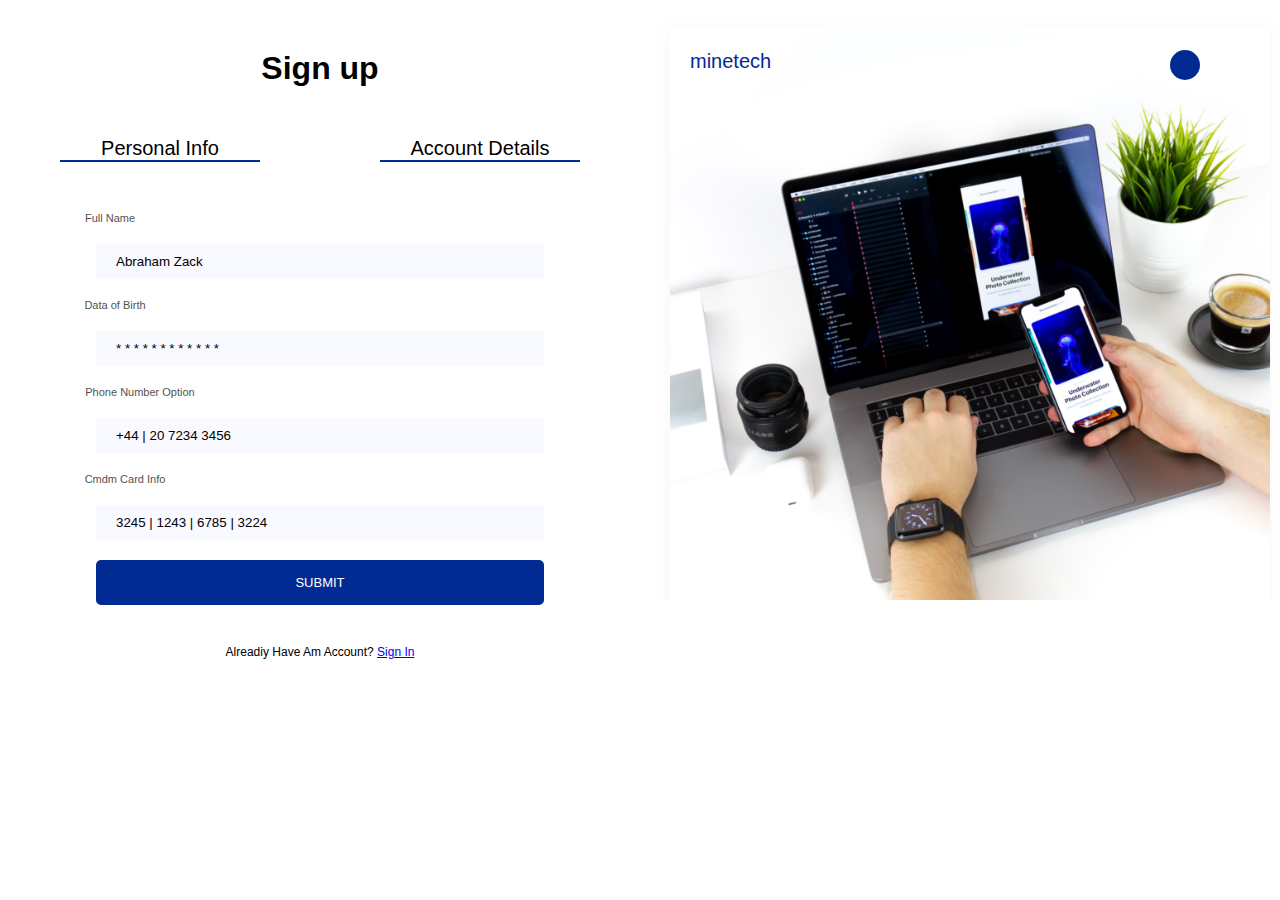
==== index10.html @ ddf6a017 "project tayyor" ====
<!DOCTYPE html>
<html lang="en">
<head>
  <meta charset="UTF-8">
  <meta http-equiv="X-UA-Compatible" content="IE=edge">
  <meta name="viewport" content="width=device-width, initial-scale=1.0">
  <title>3 - parts</title>
  <link rel="stylesheet" href="CSS3/style.css">
  <link rel="stylesheet" href="https://pro.fontawesome.com/releases/v5.10.0/css/all.css" integrity="sha384-AYmEC3Yw5cVb3ZcuHtOA93w35dYTsvhLPVnYs9eStHfGJvOvKxVfELGroGkvsg+p" crossorigin="anonymous"/>

</head>
<body>
  <div class="container">
    <div class="sign-up-third-one">
      <h4 class="sing-up-third-title">Sign up</h4>
      <div class="sign-up-third-info">
        <p class="sign-up-third-info-1">Personal Info</p>
        <p class="sign-up-third-info-2">Account Details</p>
      </div>
      <label class="label1" for="name">Full Name</label><br>
      <input type="text" class="input-ten" placeholder="Abraham Zack"><br>

      <label class="label2" for="select">Data of Birth</label><br>
      <input type="text"  placeholder="* * * * * * * * * * * *"><br>

      <label class="label3" for="google">Phone Number Option</label><br>
      <input type="text" placeholder="+44 | 20 7234 3456"><br>

      <label class="label101" for="google">Cmdm Card Info</label><br>
      <input type="text" placeholder="3245 | 1243 | 6785 | 3224"><br>

      <a href="index11.html" class="sign-up-third-btn">SUBMIT</a>
      <p class="sign-up-third-footer">
        Alreadiy Have Am Account? <a href="#">Sign In</a>
      </p>
    </div>
    <div class="sign-up-third-two sign-up-third-two-img">
      <p class="sign-up-third-on-img">minetech</p>
      <p class="sign-up-third-icon">
        <a href="index9.html">
          <i class="fas fa-times"></i>
        </a>
      </p>
    </div>
  </div>
</body>
</html>
---- CSS3/style.css ----
* {
  margin: 0;
  padding: 0;
  box-sizing: border-box;
  font-family: sans-serif;
}

html {
  font-size: 62.5%;
}

.container {
  margin: 0 auto;
  display: flex;
  justify-content: center;
  height: 60rem;
}

.sign-up-third-one {
  width: 50%;
  text-align: center;
}

.sing-up-third-title {
  font-size: 3.2rem;
  margin: 5rem 0;
}

.sign-up-third-info {
  display: flex;
  justify-content: space-around;
  align-items: center;
  font-size: 2rem;
  margin-bottom: 5rem;
}

.sign-up-third-info p:nth-child(1) {
  width: 20rem;
  border-bottom: 2px solid #012a93;
}

.sign-up-third-info-1 {
  width: 20rem;
  border-bottom: 2px solid gray;
}

.input-ten {
  border: 2px solid #f57522;
}

.sign-up-third-info-2 {
  width: 20rem;
  border-bottom: 2px solid #012a93;
}

.sign-up-third-one label {
  font-size: 1.1rem;
  opacity: 0.7;
}

.label1 {
  padding: 2rem 43rem 2rem 1rem;
}

.label101 {
  padding: 2rem 40rem 2rem 1rem;
}

.label2 {
  padding: 2rem 42rem 2rem 1rem;
}

.label3 {
  padding: 2rem 37rem 2rem 1rem;
}

.sign-up-third-one input {
  padding: 1rem 2rem;
  width: 70%;
  margin: 2rem;
  background-color: #f9faff;
  border: none;
}

.sign-up-third-one input::placeholder {
  color: black;
}

.sign-up-third-btn {
  display: inline-block;
  padding: 1.5rem 3.5rem;
  text-decoration: none;
  background-color: #012a93;
  color: white;
  width: 70%;
  border-radius: 0.5rem;
  font-size: 1.3rem;
}

.sign-up-third-btn-11 {
  background-color: #f57522;
  margin: 2rem 0;
}

.sign-up-third-two {
  width: 50%;
  position: relative;
  background-image: url(../img/Card\ Base-2.png);
  background-repeat: no-repeat;
  background-size: auto;
}

.sign-up-third-two-img {
  background-image: url(../img/Card\ Base-5.png);
}

.sign-up-third-two-img11 {
  background-image: url(../img/Card\ Base-4.png);
}

.sign-up-third-two-img12 {
  background-image: url(../img/Card\ Base-6.png);
}

.sign-up-third-footer {
  margin: 4rem;
  font-size: 1.2rem;
}

.sign-up-third-on-img {
  position: absolute;
  top: 5rem;
  left: 5rem;
  color: #012a93;
  font-size: 2rem;
}

.sign-up-third-icon {
  position: absolute;
  top: 5rem;
  right: 8rem;
  color: white;
  background-color: #012a93;
  width: 3rem;
  display: flex;
  justify-content: center;
  align-items: center;
  height: 3rem;
  border-radius: 50%;
  font-size: 2rem;
}

.sign-up-third-icon i {
  color: white;
}
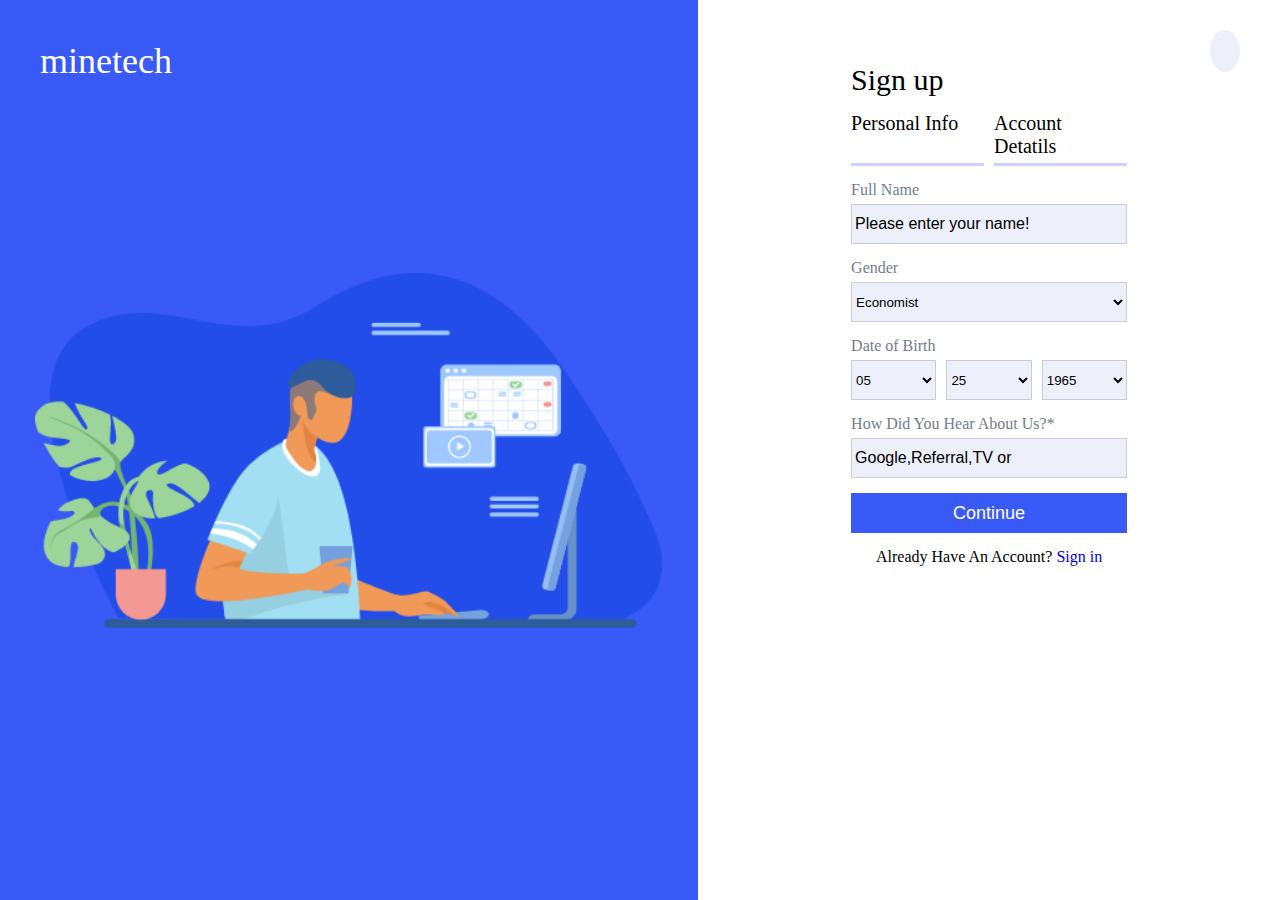
==== commit 53f4c325: "finish" ====
--- a/index10.html
+++ b/index10.html
@@ -1,47 +1,88 @@
 <!DOCTYPE html>
 <html lang="en">
-<head>
-  <meta charset="UTF-8">
-  <meta http-equiv="X-UA-Compatible" content="IE=edge">
-  <meta name="viewport" content="width=device-width, initial-scale=1.0">
-  <title>3 - parts</title>
-  <link rel="stylesheet" href="CSS3/style.css">
-  <link rel="stylesheet" href="https://pro.fontawesome.com/releases/v5.10.0/css/all.css" integrity="sha384-AYmEC3Yw5cVb3ZcuHtOA93w35dYTsvhLPVnYs9eStHfGJvOvKxVfELGroGkvsg+p" crossorigin="anonymous"/>
-
-</head>
-<body>
-  <div class="container">
-    <div class="sign-up-third-one">
-      <h4 class="sing-up-third-title">Sign up</h4>
-      <div class="sign-up-third-info">
-        <p class="sign-up-third-info-1">Personal Info</p>
-        <p class="sign-up-third-info-2">Account Details</p>
+  <head>
+    <meta charset="UTF-8" />
+    <meta http-equiv="X-UA-Compatible" content="IE=edge" />
+    <meta name="viewport" content="width=device-width, initial-scale=1.0" />
+    <title>Sign_up6</title>
+    <link rel="stylesheet" href="style2.css" />
+    <link
+      rel="stylesheet"
+      href="https://pro.fontawesome.com/releases/v5.10.0/css/all.css"
+      integrity="sha384-AYmEC3Yw5cVb3ZcuHtOA93w35dYTsvhLPVnYs9eStHfGJvOvKxVfELGroGkvsg+p"
+      crossorigin="anonymous"
+    />
+    <link rel="stylesheet" href="queries2.css" />
+  </head>
+  <body>
+    <div class="sign_up5 container5">
+      <div class="sign_up6_img">
+        <p>minetech</p>
       </div>
-      <label class="label1" for="name">Full Name</label><br>
-      <input type="text" class="input-ten" placeholder="Abraham Zack"><br>
-
-      <label class="label2" for="select">Data of Birth</label><br>
-      <input type="text"  placeholder="* * * * * * * * * * * *"><br>
-
-      <label class="label3" for="google">Phone Number Option</label><br>
-      <input type="text" placeholder="+44 | 20 7234 3456"><br>
-
-      <label class="label101" for="google">Cmdm Card Info</label><br>
-      <input type="text" placeholder="3245 | 1243 | 6785 | 3224"><br>
-
-      <a href="index11.html" class="sign-up-third-btn">SUBMIT</a>
-      <p class="sign-up-third-footer">
-        Alreadiy Have Am Account? <a href="#">Sign In</a>
-      </p>
+      <div class="sign_up5_form">
+        <div class="close">
+          <a href="index9.html"><i class="fas fa-times"></i></a>
+        </div>
+        <form action="">
+          <p class="title5">Sign up</p>
+          <div class="under_title">
+            <a href="#" class="active">Personal Info</a>
+            <a href="#" class="active">Account Detatils</a>
+          </div>
+          <div class="name">
+            <p>Full Name</p>
+            <input
+              type="text"
+              name="name"
+              id="name"
+              placeholder="Please enter your name!"
+            />
+          </div>
+          <div class="name">
+            <p>Gender</p>
+            <select name="gender" id="gender" class="gen">
+              <option value="profession">Economist</option>
+              <option value="profession">Pilot</option>
+            </select>
+          </div>
+          <div class="name">
+            <p>Date of Birth</p>
+            <div class="birth">
+              <select name="date" id="date">
+                <option value="#">05</option>
+                <option value="#">25</option>
+                <option value="#">1965</option>
+              </select>
+              <select name="date" id="date">
+                <option value="#">25</option>
+                <option value="#">25</option>
+                <option value="#">1965</option>
+              </select>
+              <select name="date" id="date">
+                <option value="#">1965</option>
+                <option value="#">25</option>
+                <option value="#">1965</option>
+              </select>
+            </div>
+          </div>
+          <div class="name">
+            <p>How Did You Hear About Us?*</p>
+            <input
+              type="text"
+              name="social"
+              id="social"
+              placeholder="Google,Referral,TV or"
+            />
+          </div>
+          <a href="index11.html" class="continue">
+            <button type="button">Continue</button>
+          </a>
+          <p class="final5">
+            Already Have An Account?
+            <a href="#" style="text-decoration: none">Sign in</a>
+          </p>
+        </form>
+      </div>
     </div>
-    <div class="sign-up-third-two sign-up-third-two-img">
-      <p class="sign-up-third-on-img">minetech</p>
-      <p class="sign-up-third-icon">
-        <a href="index9.html">
-          <i class="fas fa-times"></i>
-        </a>
-      </p>
-    </div>
-  </div>
-</body>
-</html>+  </body>
+</html>
--- a/style2.css
+++ b/style2.css
@@ -0,0 +1,188 @@
+* {
+  margin: 0;
+  padding: 0;
+  box-sizing: border-box;
+}
+html {
+  font-size: 62.5%;
+}
+.container5 {
+  height: 100vh;
+  display: grid;
+  grid-template-columns: 1.2fr 1fr;
+}
+.sign_up5_img {
+  background-color: #e4e7f8a9;
+  background-image: url(img/Personal\ Info.png);
+  padding: 4rem;
+  background-repeat: no-repeat;
+  background-size: 90%;
+  background-position: center;
+}
+.sign_up5_img p {
+  color: rgb(117, 14, 212);
+  font-size: 3.6rem;
+}
+.sign_up5_form {
+  background-color: white;
+  padding: 4rem;
+}
+.close {
+  text-align: right;
+  font-size: 2rem;
+}
+.close i {
+  background-color: #e4e7f8a9;
+  padding: 1rem 1.5rem;
+  border-radius: 50%;
+  color: #757c8b;
+}
+form {
+  width: 55%;
+  margin: auto auto;
+}
+form .title5 {
+  font-size: 3rem;
+  margin-bottom: 1.5rem;
+}
+.under_title {
+  gap: 1rem;
+  font-size: 2rem;
+  display: grid;
+  grid-template-columns: 1fr 1fr;
+}
+.under_title a {
+  padding-bottom: 0.5rem;
+  text-decoration: none;
+  border-bottom: 0.3rem solid rgba(0, 0, 255, 0.192);
+  color: black;
+}
+.active:focus {
+  border-bottom: 0.3rem solid blue;
+}
+
+.name {
+  margin-top: 1.5rem;
+}
+.name p {
+  font-size: 1.6rem;
+  color: #757c8b;
+  margin-bottom: 0.5rem;
+}
+.name input {
+  border: 0.1rem solid rgba(0, 0, 0, 0.144);
+  width: 100%;
+  height: 4rem;
+  background-color: #e4e7f8a9;
+  font-size: 1.6rem;
+}
+.name input::placeholder {
+  padding-left: 0.3rem;
+  color: black;
+}
+.name .gen {
+  border: 0.1rem solid rgba(0, 0, 0, 0.144);
+  width: 100%;
+  height: 4rem;
+  background-color: #e4e7f8a9;
+}
+.gen::placeholder {
+  padding-left: 10rem;
+}
+.birth {
+  display: grid;
+  gap: 1rem;
+  grid-template-columns: 1fr 1fr 1fr;
+}
+.birth select {
+  border: 0.1rem solid rgba(0, 0, 0, 0.144);
+  width: 100%;
+  height: 4rem;
+  background-color: #e4e7f8a9;
+}
+.continue {
+  width: 100%;
+  text-align: center;
+  margin-top: 1.5rem;
+  display: block;
+}
+.continue button {
+  background-color: #395af7;
+  color: white;
+  width: 100%;
+  height: 4rem;
+  font-size: 1.8rem;
+  border: none;
+}
+.final5 {
+  font-size: 1.6rem;
+  margin-top: 1.5rem;
+  text-align: center;
+}
+.sign_up6_img {
+  background-color: #395af7;
+  background-image: url(img/Personal\ Info.png);
+  padding: 4rem;
+  background-repeat: no-repeat;
+  background-size: 90%;
+  background-position: center;
+}
+.sign_up6_img p {
+  color: rgb(255, 255, 255);
+  font-size: 3.6rem;
+}
+.sign_up7_img p {
+  color: rgb(255, 255, 255);
+  font-size: 3.6rem;
+}
+.sign_up7_img {
+  background-image: url(img/Card\ Base-7.png);
+  padding: 4rem;
+  background-repeat: no-repeat;
+  background-size: 90%;
+  background-position: bottom;
+  height: 100vh;
+}
+.sign_up7_form {
+  display: flex;
+}
+.sign_up8_form {
+  display: flex;
+}
+.sign_up7 {
+  display: grid;
+  grid-template-columns: 1fr 1fr;
+}
+.continue7 {
+  width: 100%;
+  text-align: center;
+  margin-top: 1.5rem;
+  display: block;
+}
+.continue7 button {
+  background-color: #000000;
+  color: white;
+  width: 100%;
+  height: 4rem;
+  font-size: 1.8rem;
+  border: none;
+}
+.sign_up8_img p {
+  color: rgb(255, 255, 255);
+  font-size: 3.6rem;
+}
+.sign_up8_img {
+  background-image: url(img/Card\ Base-3.png);
+  padding: 4rem;
+  background-repeat: no-repeat;
+  background-size: 90%;
+  background-position: bottom;
+  background-size: cover;
+  height: 100vh;
+}
+.vision2 {
+  background-image: linear-gradient(to bottom, #b4cddb, #ffffff);
+}
+.vision1 {
+  background-image: linear-gradient(to bottom, #96bac2be, #e0e8e8);
+}
--- a/queries2.css
+++ b/queries2.css
@@ -0,0 +1,61 @@
+@media (max-width: 75em) {
+  .container {
+    grid-template-columns: 1fr;
+  }
+  .img-box {
+    height: 50vh;
+  }
+  .container5 {
+    height: 100vh;
+    display: grid;
+    grid-template-columns: 1fr;
+  }
+  .sign_up5_img {
+    height: 50vh;
+  }
+  .sign_up5_form {
+    background-color: white;
+    padding: 2rem;
+  }
+  .container {
+    grid-template-columns: 1fr;
+    height: 100vh;
+    width: 100%;
+  }
+}
+@media (max-width: 31em) {
+  .sign_up5_form {
+    padding: 1rem;
+  }
+  form {
+    width: 90%;
+    height: 50%;
+  }
+  .sign_up5_form {
+    grid-row: 2/-2;
+    grid-column: -2/-1;
+  }
+  .sign_up6_img {
+    height: 50vh;
+  }
+  .vision1 {
+    grid-column: 1/-1;
+    grid-row: 1;
+  }
+  .vision2 {
+    grid-column: 1/-1;
+    grid-row: 1;
+  }
+  .form-box {
+    width: 90%;
+    margin-top: 2rem;
+  }
+  .container #img-box {
+    background-image: none;
+    background-repeat: no-repeat;
+    background-color: rgba(255, 255, 255, 0);
+  }
+  .img-box11 {
+    display: none;
+  }
+}
